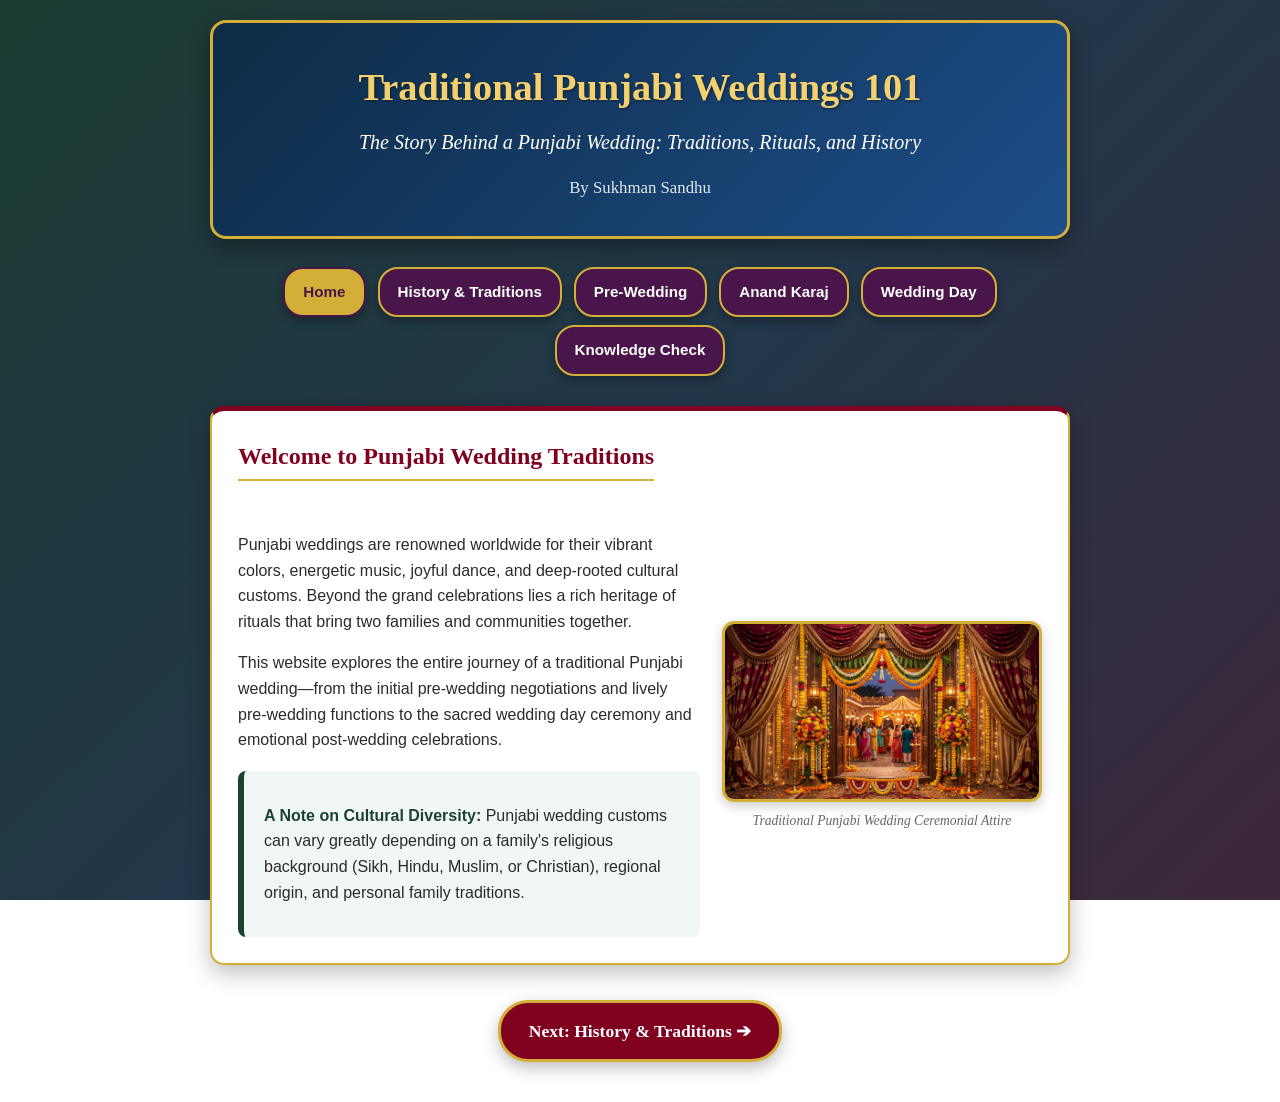
==== index.html @ a61202f4 "Add files via upload" ====
<!doctype html>
<html lang="en">
<head>
  <meta charset="utf-8">
  <meta name="viewport" content="width=device-width, initial-scale=1">
  <title>Traditional Punjabi Weddings 101 - Home</title>
  <link rel="stylesheet" href="css/style.css">
  <style>
    .next-page-container {
      margin-top: 35px;
      margin-bottom: 20px;
      text-align: center;
    }

    .next-page-btn {
      display: inline-block;
      padding: 14px 28px;
      background-color: #800020;
      color: #ffffff;
      font-size: 1.1rem;
      font-weight: bold;
      text-decoration: none;
      border: 3px solid #d4af37;
      border-radius: 30px;
      box-shadow: 0 6px 16px rgba(0, 0, 0, 0.25);
      transition: all 0.25s ease-in-out;
    }

    .next-page-btn:hover {
      background-color: #d4af37;
      color: #800020;
      transform: translateY(-3px);
      box-shadow: 0 8px 20px rgba(212, 175, 55, 0.4);
    }
  </style>
</head>

<body>
  <main>
    <header>
      <h1>Traditional Punjabi Weddings 101</h1>
      <h2>The Story Behind a Punjabi Wedding: Traditions, Rituals, and History</h2>
      <p>By Sukhman Sandhu</p>
    </header>

    <nav aria-label="Main navigation">
      <a href="index.html" class="active">Home</a>
      <a href="page2.html">History & Traditions</a>
      <a href="page3.html">Pre-Wedding</a>
      <a href="page4.html">Anand Karaj</a>
      <a href="page5.html">Wedding Day</a>
      <a href="page6.html">Knowledge Check</a>
    </nav>

    <section class="intro-section">
      <h2>Welcome to Punjabi Wedding Traditions</h2>
      
      <div class="content-flex">
        <div class="content-text">
          <p>
            Punjabi weddings are renowned worldwide for their vibrant colors, energetic music, joyful dance, and deep-rooted cultural customs. Beyond the grand celebrations lies a rich heritage of rituals that bring two families and communities together.
          </p>
          <p>
            This website explores the entire journey of a traditional Punjabi wedding—from the initial pre-wedding negotiations and lively pre-wedding functions to the sacred wedding day ceremony and emotional post-wedding celebrations.
          </p>
          <div class="highlight-box">
            <p>
              <strong>A Note on Cultural Diversity:</strong> Punjabi wedding customs can vary greatly depending on a family's religious background (Sikh, Hindu, Muslim, or Christian), regional origin, and personal family traditions.
            </p>
          </div>
        </div>

        <figure class="content-image">
          <img src="img/banner.jpg" alt="Vibrant Punjabi wedding couple in full traditional ceremonial attire">
          <figcaption>Traditional Punjabi Wedding Ceremonial Attire</figcaption>
        </figure>
      </div>
    </section>

    <!-- Bottom Navigation Button to Next Page -->
    <div class="next-page-container">
      <a href="page2.html" class="next-page-btn">Next: History & Traditions ➔</a>
    </div>
  </main>
</body>
</html>
---- css/style.css ----
* {
  box-sizing: border-box;
}

body {
  margin: 0;
  /* Muted Jewel Gradient: Soft Emerald, Slate Sapphire, & Dusty Crimson */
  background: linear-gradient(135deg, #1c3b32 0%, #22374a 50%, #3e273a 100%);
  background-attachment: fixed;
  color: #2b2b2b;
  font-family: Georgia, 'Times New Roman', serif;
  line-height: 1.6;
  text-align: center;
}

main {
  width: 85%;
  max-width: 900px;
  margin: 0 auto;
  padding: 20px;
}

/* Royal Sapphire Header */
header {
  margin-bottom: 24px;
  padding: 34px 24px;
  background: linear-gradient(135deg, #0d2b45 0%, #1d4e89 100%);
  color: #ffffff;
  border-radius: 16px;
  border: 3px solid #d4af37; /* Antique Gold Border */
  box-shadow: 0 8px 20px rgba(0, 0, 0, 0.35);
}

header h1 {
  margin-top: 0;
  margin-bottom: 8px;
  font-size: 2.4rem;
  font-family: Georgia, serif;
  color: #f4d06f; /* Warm Champagne Gold */
  text-shadow: 1px 1px 3px rgba(0, 0, 0, 0.4);
}

header h2 {
  margin-top: 0;
  margin-bottom: 6px;
  font-size: 1.25rem;
  font-weight: normal;
  color: #ffffff;
  font-style: italic;
}

header p {
  margin-bottom: 0;
  font-size: 1.05rem;
  color: #e0e8f0;
}

/* Navigation Menu with Regal Amethyst Buttons */
nav {
  margin-bottom: 26px;
}

nav a {
  display: inline-block;
  margin: 4px;
  padding: 11px 18px;
  background-color: #4a154b; /* Royal Amethyst */
  color: #ffffff;
  border-radius: 20px;
  font-size: 0.95rem;
  font-weight: bold;
  font-family: Arial, sans-serif;
  text-decoration: none;
  border: 2px solid #d4af37;
  box-shadow: 0 4px 10px rgba(0, 0, 0, 0.3);
  transition: all 0.2s ease-in-out;
}

nav a:hover,
nav a:focus {
  background-color: #d4af37; /* Gold Hover */
  color: #4a154b;
  transform: translateY(-2px);
  box-shadow: 0 5px 12px rgba(212, 175, 55, 0.35);
}

nav a.active {
  background-color: #d4af37;
  color: #4a154b;
  border: 2px solid #4a154b;
}

/* Crisp White Content Cards for High Readability against Muted Background */
.intro-section,
.objectives-section,
.nav-guide-section {
  margin-top: 22px;
  margin-bottom: 22px;
  padding: 26px;
  background-color: #ffffff;
  border: 2px solid #d4af37;
  border-radius: 14px;
  border-top: 5px solid #800020; /* Deep Ruby Top Accent Line */
  box-shadow: 0 8px 22px rgba(0, 0, 0, 0.25);
  text-align: left;
}

.intro-section h2,
.objectives-section h2,
.nav-guide-section h2 {
  margin-top: 0;
  color: #800020; /* Ruby Maroon Headings */
  border-bottom: 2px solid #d4af37;
  display: inline-block;
  padding-bottom: 4px;
  font-size: 1.5rem;
}

/* Flex Content Layout */
.content-flex {
  display: flex;
  flex-wrap: wrap;
  align-items: center;
  gap: 22px;
  margin-top: 15px;
}

.content-text {
  flex: 1 1 350px;
  text-align: left;
  font-family: Arial, Helvetica, sans-serif;
}

.content-image {
  flex: 0 1 320px;
  margin: 0 auto;
  text-align: center;
}

.content-image img {
  display: block;
  width: 100%;
  max-width: 100%;
  height: auto;
  border-radius: 12px;
  border: 3px solid #d4af37;
  box-shadow: 0 4px 12px rgba(0, 0, 0, 0.2);
}

figcaption {
  margin-top: 8px;
  color: #666666;
  font-size: 0.85rem;
  font-style: italic;
  text-align: center;
}

/* Bullet Lists */
ul {
  padding-left: 20px;
  font-family: Arial, Helvetica, sans-serif;
}

li {
  margin-bottom: 10px;
}

li strong {
  color: #1d4e89; /* Sapphire Highlight Text */
}

/* Deep Emerald Green Highlight Box */
.highlight-box {
  padding: 16px 20px;
  background-color: #f0f7f4;
  border-left: 6px solid #1b4332; /* Emerald Green Accent */
  border-radius: 8px;
  margin-top: 18px;
  font-family: Arial, Helvetica, sans-serif;
}

.highlight-box strong {
  color: #1b4332;
}

/* Mobile Responsive */
@media (max-width: 700px) {
  main {
    width: 94%;
    padding: 8px;
  }

  header h1 {
    font-size: 1.8rem;
  }

  .content-text,
  .content-image {
    width: 100%;
    flex: 1 1 100%;
  }

  nav a {
    display: block;
    margin: 6px 0;
    border-radius: 8px;
  }
}
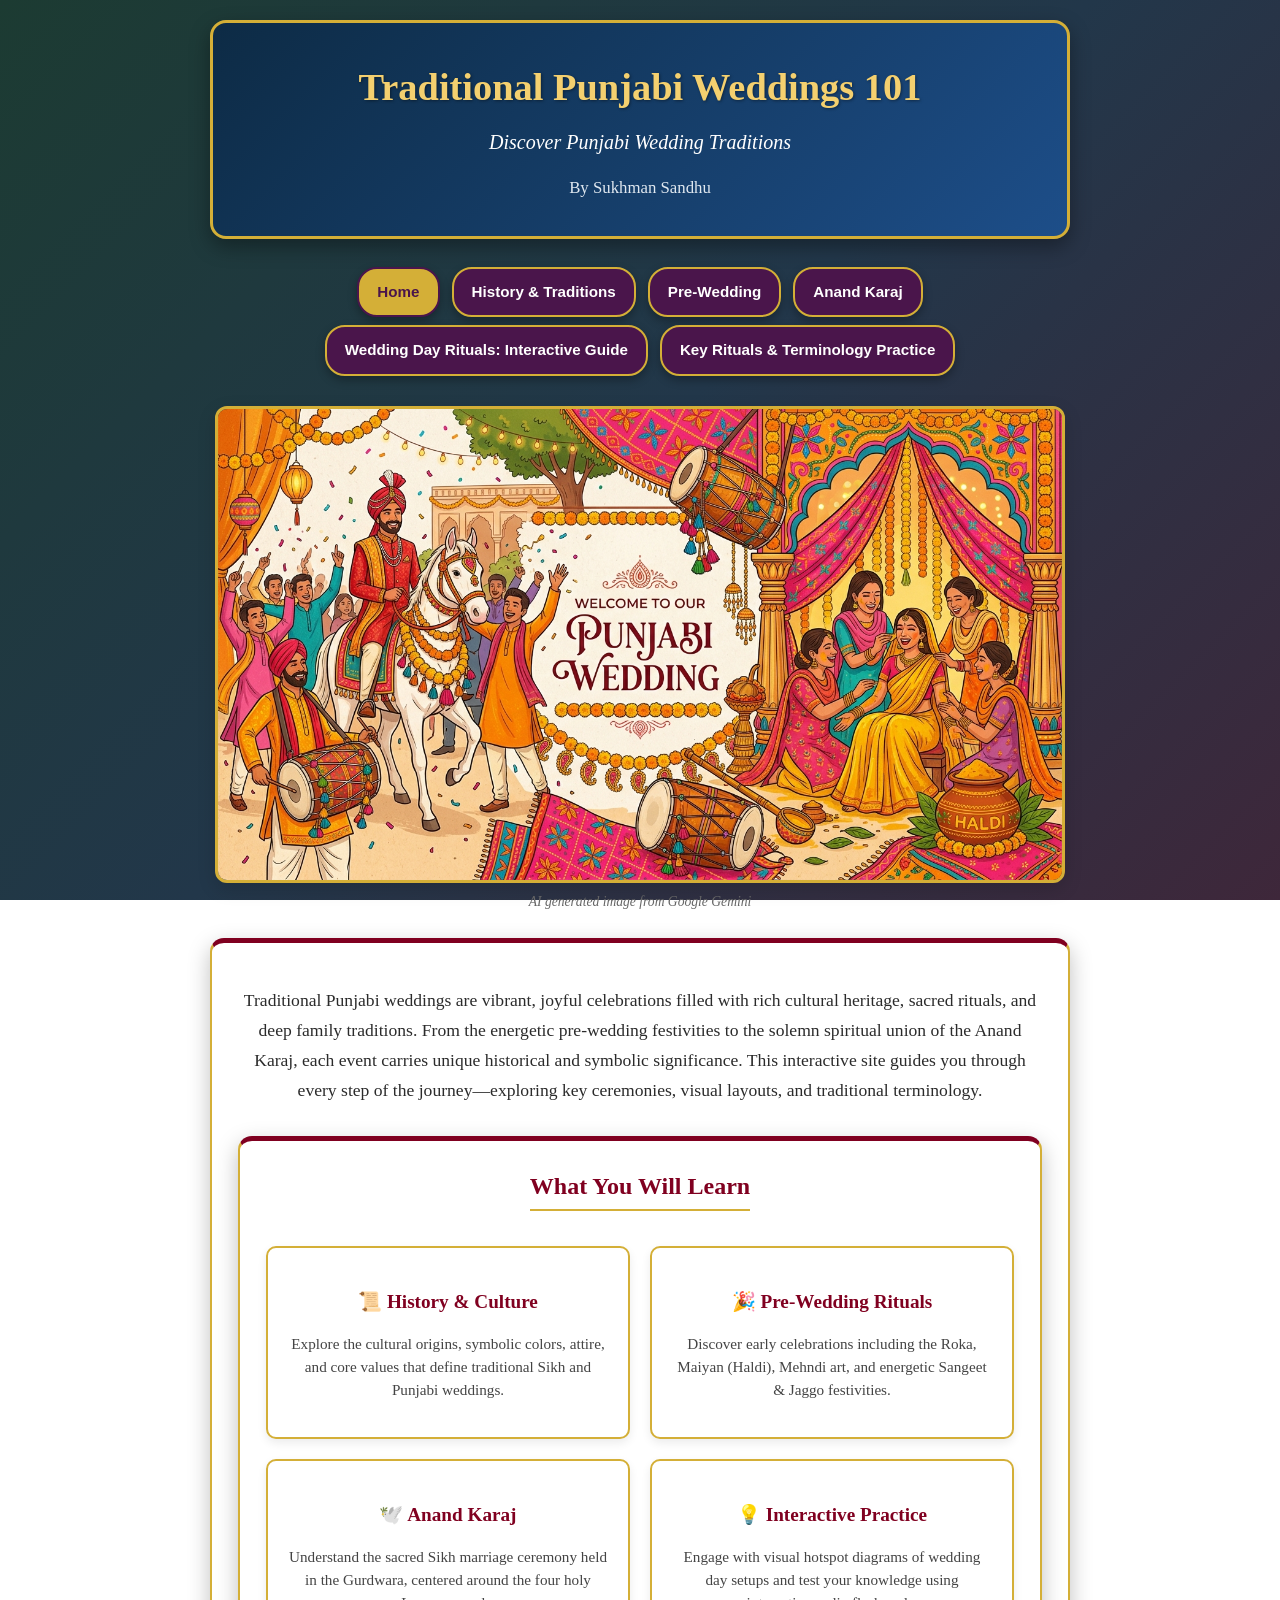
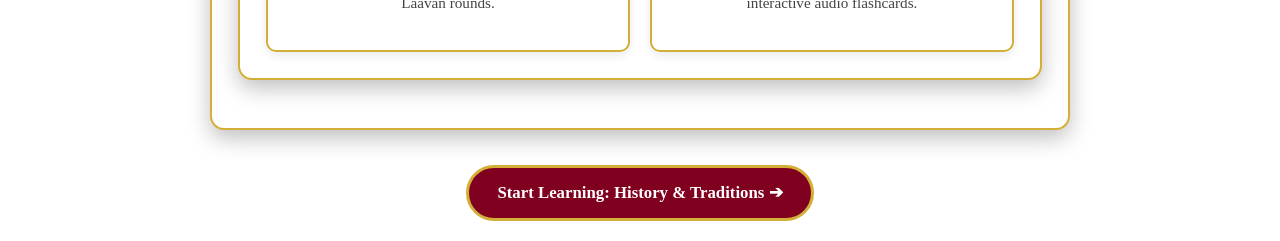
==== commit 58c9b18a: "Add files via upload" ====
--- a/index.html
+++ b/index.html
@@ -5,81 +5,179 @@
   <meta name="viewport" content="width=device-width, initial-scale=1">
   <title>Traditional Punjabi Weddings 101 - Home</title>
   <link rel="stylesheet" href="css/style.css">
+  
   <style>
+    /* Homepage Specific Styling */
+    .hero-image-container {
+      text-align: center;
+      margin: 20px auto 25px auto;
+      max-width: 850px;
+    }
+
+    .hero-image {
+      width: 100%;
+      height: auto;
+      max-height: 480px;
+      object-fit: cover;
+      border: 3px solid #d4af37;
+      border-radius: 12px;
+      box-shadow: 0 6px 18px rgba(0, 0, 0, 0.15);
+      display: block;
+      margin: 0 auto;
+    }
+
+    .image-caption {
+      font-size: 0.85rem;
+      color: #666666;
+      font-style: italic;
+      margin-top: 8px;
+      text-align: center;
+    }
+
+    .section-title {
+      color: #800020;
+      font-size: 1.8rem;
+      font-weight: bold;
+      text-align: center;
+      margin-bottom: 15px;
+      border-bottom: 2px solid #d4af37;
+      display: inline-block;
+      padding-bottom: 4px;
+    }
+
+    .intro-text-container {
+      text-align: center;
+      max-width: 800px;
+      margin: 0 auto 30px auto;
+      line-height: 1.7;
+      font-size: 1.1rem;
+      color: #2b2b2b;
+    }
+
+    /* Learning Objectives Grid */
+    .objectives-grid {
+      display: grid;
+      grid-template-columns: repeat(auto-fit, minmax(240px, 1fr));
+      gap: 20px;
+      margin-top: 20px;
+    }
+
+    .objective-card {
+      background-color: #ffffff;
+      border: 2px solid #d4af37;
+      border-radius: 10px;
+      padding: 20px;
+      text-align: center;
+      box-shadow: 0 4px 10px rgba(0,0,0,0.08);
+      transition: transform 0.2s ease-in-out;
+    }
+
+    .objective-card:hover {
+      transform: translateY(-4px);
+    }
+
+    .objective-card h3 {
+      color: #800020;
+      margin-bottom: 8px;
+      font-size: 1.2rem;
+    }
+
+    .objective-card p {
+      font-size: 0.95rem;
+      color: #444444;
+      line-height: 1.5;
+    }
+
+    /* Navigation Button Container */
     .next-page-container {
       margin-top: 35px;
-      margin-bottom: 20px;
       text-align: center;
     }
 
     .next-page-btn {
       display: inline-block;
-      padding: 14px 28px;
+      padding: 12px 28px;
       background-color: #800020;
       color: #ffffff;
-      font-size: 1.1rem;
+      font-size: 1.05rem;
       font-weight: bold;
       text-decoration: none;
       border: 3px solid #d4af37;
       border-radius: 30px;
-      box-shadow: 0 6px 16px rgba(0, 0, 0, 0.25);
-      transition: all 0.25s ease-in-out;
+      transition: all 0.2s ease-in-out;
     }
 
     .next-page-btn:hover {
       background-color: #d4af37;
       color: #800020;
-      transform: translateY(-3px);
-      box-shadow: 0 8px 20px rgba(212, 175, 55, 0.4);
     }
   </style>
 </head>
 
 <body>
   <main>
+    <!-- Header Section -->
     <header>
       <h1>Traditional Punjabi Weddings 101</h1>
-      <h2>The Story Behind a Punjabi Wedding: Traditions, Rituals, and History</h2>
+      <h2>Discover Punjabi Wedding Traditions</h2>
       <p>By Sukhman Sandhu</p>
     </header>
 
+    <!-- Navigation Menu -->
     <nav aria-label="Main navigation">
       <a href="index.html" class="active">Home</a>
       <a href="page2.html">History & Traditions</a>
       <a href="page3.html">Pre-Wedding</a>
       <a href="page4.html">Anand Karaj</a>
-      <a href="page5.html">Wedding Day</a>
-      <a href="page6.html">Knowledge Check</a>
+      <a href="page5.html">Wedding Day Rituals: Interactive Guide</a>
+      <a href="flashcard.html">Key Rituals & Terminology Practice</a>
     </nav>
 
+    <!-- Centered Large Hero Image -->
+    <div class="hero-image-container">
+      <img src="img/banner.jpg" alt="Vibrant illustration of a traditional Punjabi wedding procession with Baraat on horse and Haldi ceremony" class="hero-image">
+      <p class="image-caption">AI generated image from Google Gemini</p>
+    </div>
+
+    <!-- Main Overview Section -->
     <section class="intro-section">
-      <h2>Welcome to Punjabi Wedding Traditions</h2>
-      
-      <div class="content-flex">
-        <div class="content-text">
-          <p>
-            Punjabi weddings are renowned worldwide for their vibrant colors, energetic music, joyful dance, and deep-rooted cultural customs. Beyond the grand celebrations lies a rich heritage of rituals that bring two families and communities together.
-          </p>
-          <p>
-            This website explores the entire journey of a traditional Punjabi wedding—from the initial pre-wedding negotiations and lively pre-wedding functions to the sacred wedding day ceremony and emotional post-wedding celebrations.
-          </p>
-          <div class="highlight-box">
-            <p>
-              <strong>A Note on Cultural Diversity:</strong> Punjabi wedding customs can vary greatly depending on a family's religious background (Sikh, Hindu, Muslim, or Christian), regional origin, and personal family traditions.
-            </p>
+      <div class="intro-text-container">
+        <p>Traditional Punjabi weddings are vibrant, joyful celebrations filled with rich cultural heritage, sacred rituals, and deep family traditions. From the energetic pre-wedding festivities to the solemn spiritual union of the Anand Karaj, each event carries unique historical and symbolic significance. This interactive site guides you through every step of the journey—exploring key ceremonies, visual layouts, and traditional terminology.</p>
+      </div>
+
+      <!-- Module Objectives -->
+      <div class="objectives-section">
+        <div style="text-align: center;">
+          <h2 class="section-title">What You Will Learn</h2>
+        </div>
+
+        <div class="objectives-grid">
+          <div class="objective-card">
+            <h3>📜 History & Culture</h3>
+            <p>Explore the cultural origins, symbolic colors, attire, and core values that define traditional Sikh and Punjabi weddings.</p>
+          </div>
+
+          <div class="objective-card">
+            <h3>🎉 Pre-Wedding Rituals</h3>
+            <p>Discover early celebrations including the Roka, Maiyan (Haldi), Mehndi art, and energetic Sangeet & Jaggo festivities.</p>
+          </div>
+
+          <div class="objective-card">
+            <h3>🕊️ Anand Karaj</h3>
+            <p>Understand the sacred Sikh marriage ceremony held in the Gurdwara, centered around the four holy Laavan rounds.</p>
+          </div>
+
+          <div class="objective-card">
+            <h3>💡 Interactive Practice</h3>
+            <p>Engage with visual hotspot diagrams of wedding day setups and test your knowledge using interactive audio flashcards.</p>
           </div>
         </div>
-
-        <figure class="content-image">
-          <img src="img/banner.jpg" alt="Vibrant Punjabi wedding couple in full traditional ceremonial attire">
-          <figcaption>Traditional Punjabi Wedding Ceremonial Attire</figcaption>
-        </figure>
       </div>
     </section>
 
-    <!-- Bottom Navigation Button to Next Page -->
+    <!-- Bottom Navigation -->
     <div class="next-page-container">
-      <a href="page2.html" class="next-page-btn">Next: History & Traditions ➔</a>
+      <a href="page2.html" class="next-page-btn">Start Learning: History & Traditions ➔</a>
     </div>
   </main>
 </body>
